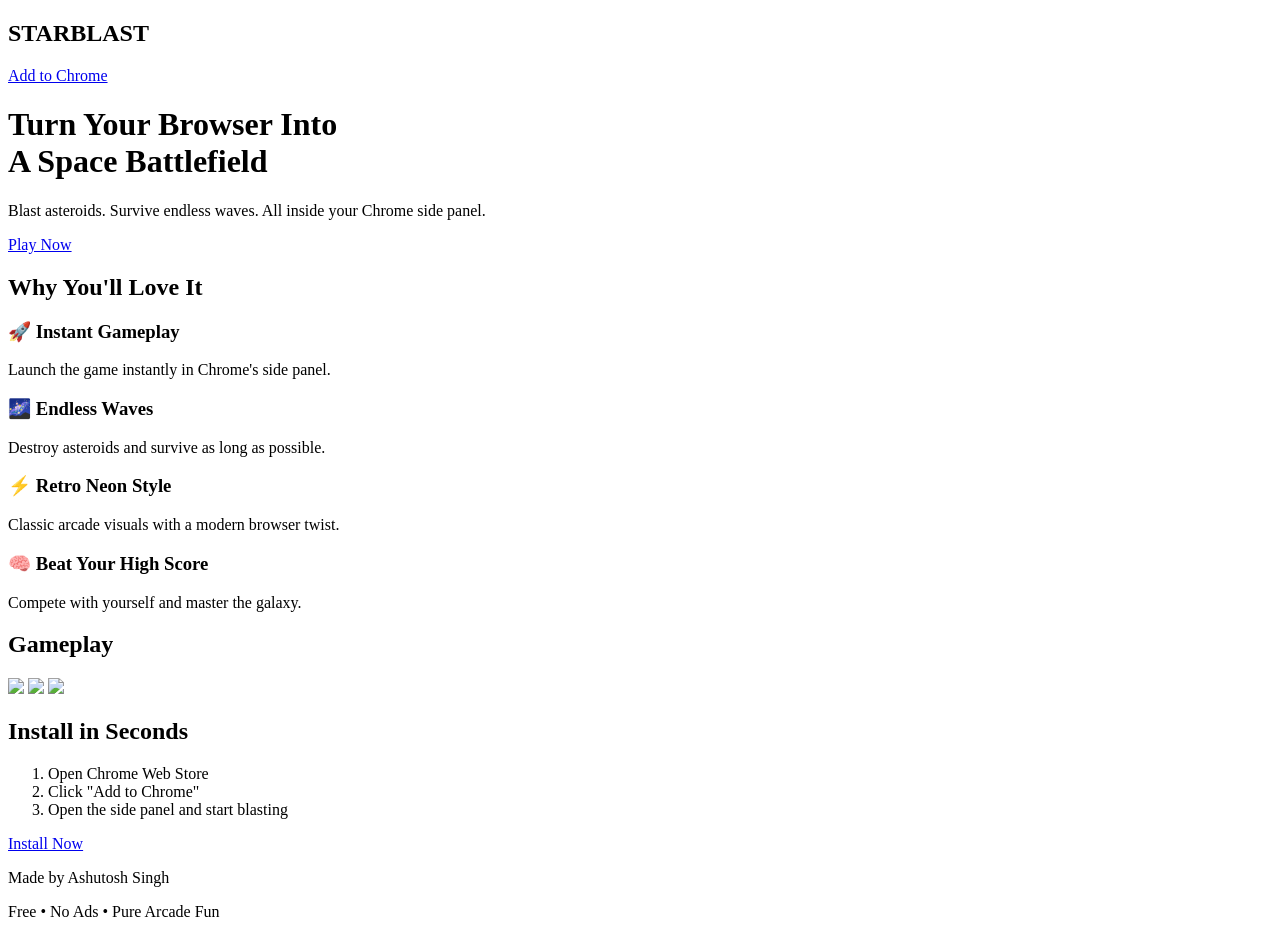
==== index.html @ b123f4f7 "Create index.html" ====
<!DOCTYPE html>
<html lang="en">
<head>
<meta charset="UTF-8">
<meta name="viewport" content="width=device-width, initial-scale=1.0">
<title>Starblast – Side Panel Space Shooter</title>

<link rel="stylesheet" href="style.css">
<link href="https://fonts.googleapis.com/css2?family=Orbitron:wght@400;700&display=swap" rel="stylesheet">

</head>

<body>

<header class="hero">

<div class="nav">
<h2>STARBLAST</h2>

<a class="cta" href="https://chromewebstore.google.com/detail/starblast-side-panel-spac/cpnhjiplalfldcmgcfhlcglnpdehcepo" target="_blank">
Add to Chrome
</a>
</div>

<div class="hero-content">

<h1>Turn Your Browser Into<br>A Space Battlefield</h1>

<p>
Blast asteroids. Survive endless waves.  
All inside your Chrome side panel.
</p>

<a class="cta-big" href="https://chromewebstore.google.com/detail/starblast-side-panel-spac/cpnhjiplalfldcmgcfhlcglnpdehcepo">
Play Now
</a>

</div>

</header>

<section class="features">

<h2>Why You'll Love It</h2>

<div class="grid">

<div class="card">
<h3>🚀 Instant Gameplay</h3>
<p>Launch the game instantly in Chrome's side panel.</p>
</div>

<div class="card">
<h3>🌌 Endless Waves</h3>
<p>Destroy asteroids and survive as long as possible.</p>
</div>

<div class="card">
<h3>⚡ Retro Neon Style</h3>
<p>Classic arcade visuals with a modern browser twist.</p>
</div>

<div class="card">
<h3>🧠 Beat Your High Score</h3>
<p>Compete with yourself and master the galaxy.</p>
</div>

</div>

</section>

<section class="screenshots">

<h2>Gameplay</h2>

<div class="gallery">

<img src="assets/gameplay1.png">
<img src="assets/gameplay2.png">
<img src="assets/gameplay3.png">

</div>

</section>

<section class="install">

<h2>Install in Seconds</h2>

<ol>
<li>Open Chrome Web Store</li>
<li>Click "Add to Chrome"</li>
<li>Open the side panel and start blasting</li>
</ol>

<a class="cta-big" href="https://chromewebstore.google.com/detail/starblast-side-panel-spac/cpnhjiplalfldcmgcfhlcglnpdehcepo">
Install Now
</a>

</section>

<footer>

<p>Made by Ashutosh Singh</p>
<p>Free • No Ads • Pure Arcade Fun</p>

</footer>

<script src="script.js"></script>

</body>
</html>
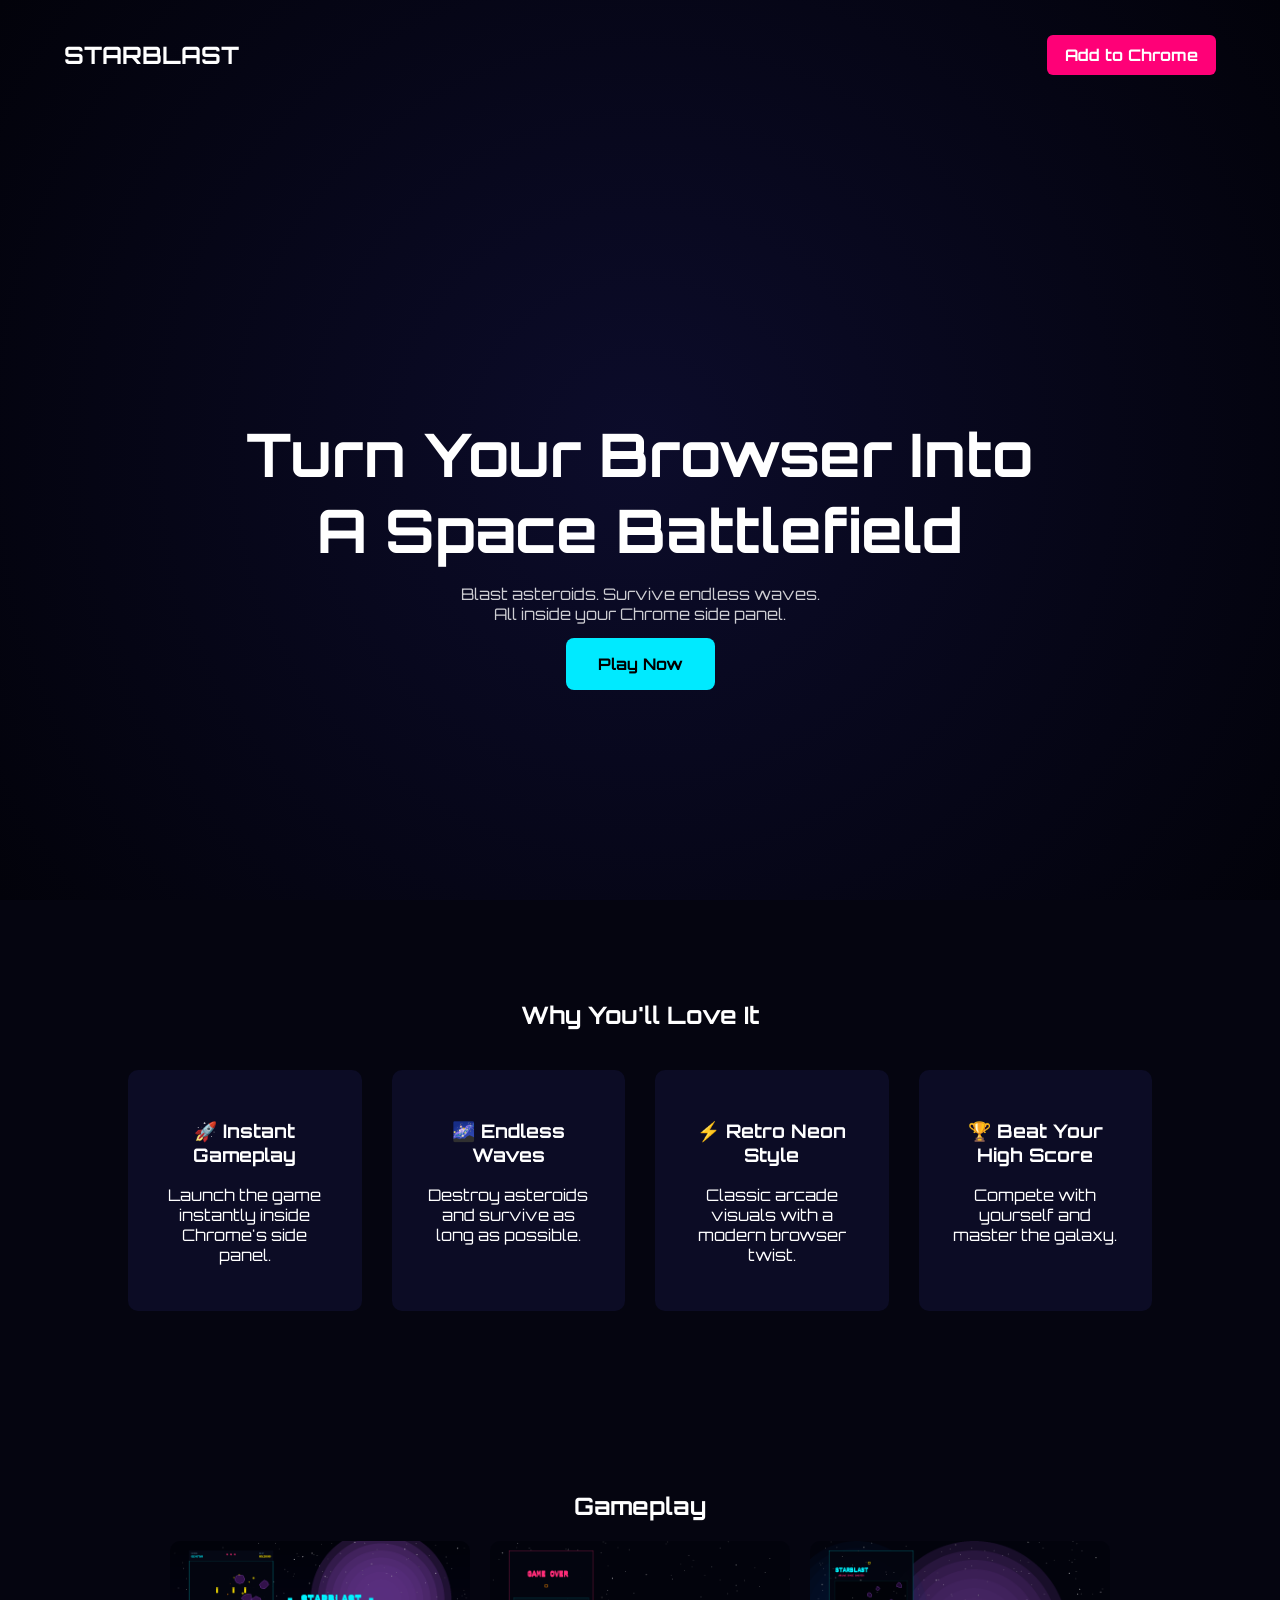
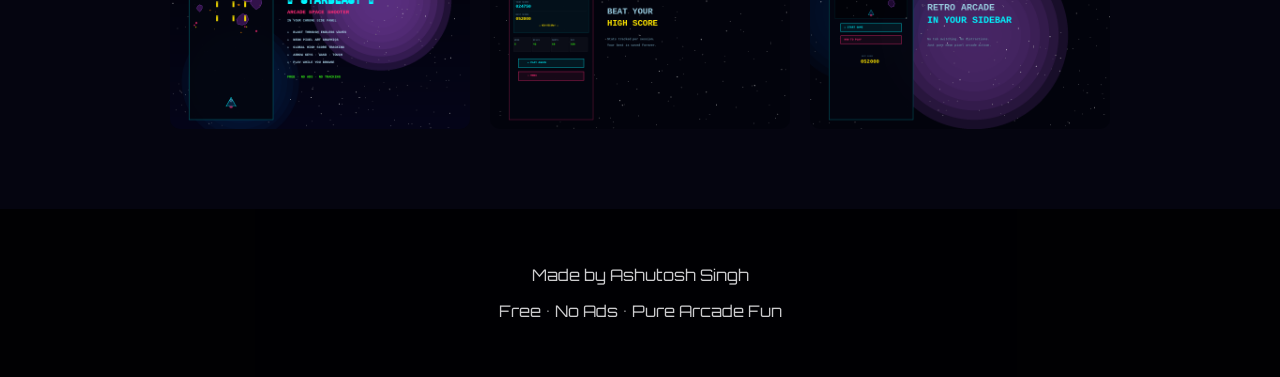
==== commit 3bad6ed9: "Update index.html" ====
--- a/index.html
+++ b/index.html
@@ -1,43 +1,61 @@
 <!DOCTYPE html>
 <html lang="en">
+
 <head>
 <meta charset="UTF-8">
 <meta name="viewport" content="width=device-width, initial-scale=1.0">
+
 <title>Starblast – Side Panel Space Shooter</title>
 
 <link rel="stylesheet" href="style.css">
+
 <link href="https://fonts.googleapis.com/css2?family=Orbitron:wght@400;700&display=swap" rel="stylesheet">
 
 </head>
 
 <body>
 
+
 <header class="hero">
+
+<video autoplay muted loop playsinline preload="auto" class="bg-video">
+<source src="assets/background.mp4" type="video/mp4">
+</video>
 
 <div class="nav">
 <h2>STARBLAST</h2>
 
-<a class="cta" href="https://chromewebstore.google.com/detail/starblast-side-panel-spac/cpnhjiplalfldcmgcfhlcglnpdehcepo" target="_blank">
+<a class="cta"
+href="https://chromewebstore.google.com/detail/starblast-side-panel-spac/cpnhjiplalfldcmgcfhlcglnpdehcepo"
+target="_blank">
 Add to Chrome
 </a>
 </div>
 
+
 <div class="hero-content">
 
-<h1>Turn Your Browser Into<br>A Space Battlefield</h1>
+<h1>
+Turn Your Browser Into<br>
+A Space Battlefield
+</h1>
 
 <p>
-Blast asteroids. Survive endless waves.  
+Blast asteroids. Survive endless waves.<br>
 All inside your Chrome side panel.
 </p>
 
-<a class="cta-big" href="https://chromewebstore.google.com/detail/starblast-side-panel-spac/cpnhjiplalfldcmgcfhlcglnpdehcepo">
+<a class="cta-big"
+href="https://chromewebstore.google.com/detail/starblast-side-panel-spac/cpnhjiplalfldcmgcfhlcglnpdehcepo"
+target="_blank">
 Play Now
 </a>
 
 </div>
 
 </header>
+
+
 
 <section class="features">
 
@@ -47,7 +65,7 @@
 
 <div class="card">
 <h3>🚀 Instant Gameplay</h3>
-<p>Launch the game instantly in Chrome's side panel.</p>
+<p>Launch the game instantly inside Chrome's side panel.</p>
 </div>
 
 <div class="card">
@@ -61,13 +79,15 @@
 </div>
 
 <div class="card">
-<h3>🧠 Beat Your High Score</h3>
+<h3>🏆 Beat Your High Score</h3>
 <p>Compete with yourself and master the galaxy.</p>
 </div>
 
 </div>
 
 </section>
+
+
 
 <section class="screenshots">
 
@@ -83,21 +103,7 @@
 
 </section>
 
-<section class="install">
 
-<h2>Install in Seconds</h2>
-
-<ol>
-<li>Open Chrome Web Store</li>
-<li>Click "Add to Chrome"</li>
-<li>Open the side panel and start blasting</li>
-</ol>
-
-<a class="cta-big" href="https://chromewebstore.google.com/detail/starblast-side-panel-spac/cpnhjiplalfldcmgcfhlcglnpdehcepo">
-Install Now
-</a>
-
-</section>
 
 <footer>
 
@@ -106,7 +112,6 @@
 
 </footer>
 
-<script src="script.js"></script>
+</body>
 
-</body>
 </html>
--- a/style.css
+++ b/style.css
@@ -0,0 +1,100 @@
+body{
+margin:0;
+font-family:Orbitron, sans-serif;
+background:#050510;
+color:white;
+}
+
+.hero{
+height:100vh;
+display:flex;
+flex-direction:column;
+justify-content:center;
+align-items:center;
+text-align:center;
+background:radial-gradient(circle at center,#0c0c2b,#02020a);
+}
+
+.nav{
+position:absolute;
+top:20px;
+width:90%;
+display:flex;
+justify-content:space-between;
+align-items:center;
+}
+
+.cta{
+background:#ff0077;
+padding:10px 18px;
+border-radius:6px;
+text-decoration:none;
+color:white;
+font-weight:bold;
+}
+
+.hero h1{
+font-size:60px;
+margin-bottom:10px;
+}
+
+.hero p{
+opacity:.8;
+margin-bottom:30px;
+}
+
+.cta-big{
+background:#00eaff;
+padding:16px 32px;
+border-radius:8px;
+text-decoration:none;
+color:black;
+font-weight:bold;
+}
+
+.features{
+padding:80px 10%;
+text-align:center;
+}
+
+.grid{
+display:grid;
+grid-template-columns:repeat(auto-fit,minmax(200px,1fr));
+gap:30px;
+margin-top:40px;
+}
+
+.card{
+background:#0c0c25;
+padding:30px;
+border-radius:10px;
+}
+
+.screenshots{
+padding:80px 10%;
+text-align:center;
+}
+
+.gallery{
+display:flex;
+gap:20px;
+justify-content:center;
+flex-wrap:wrap;
+}
+
+.gallery img{
+width:300px;
+border-radius:10px;
+}
+
+.install{
+padding:80px 10%;
+text-align:center;
+}
+
+footer{
+text-align:center;
+padding:40px;
+background:#000;
+opacity:.8;
+}
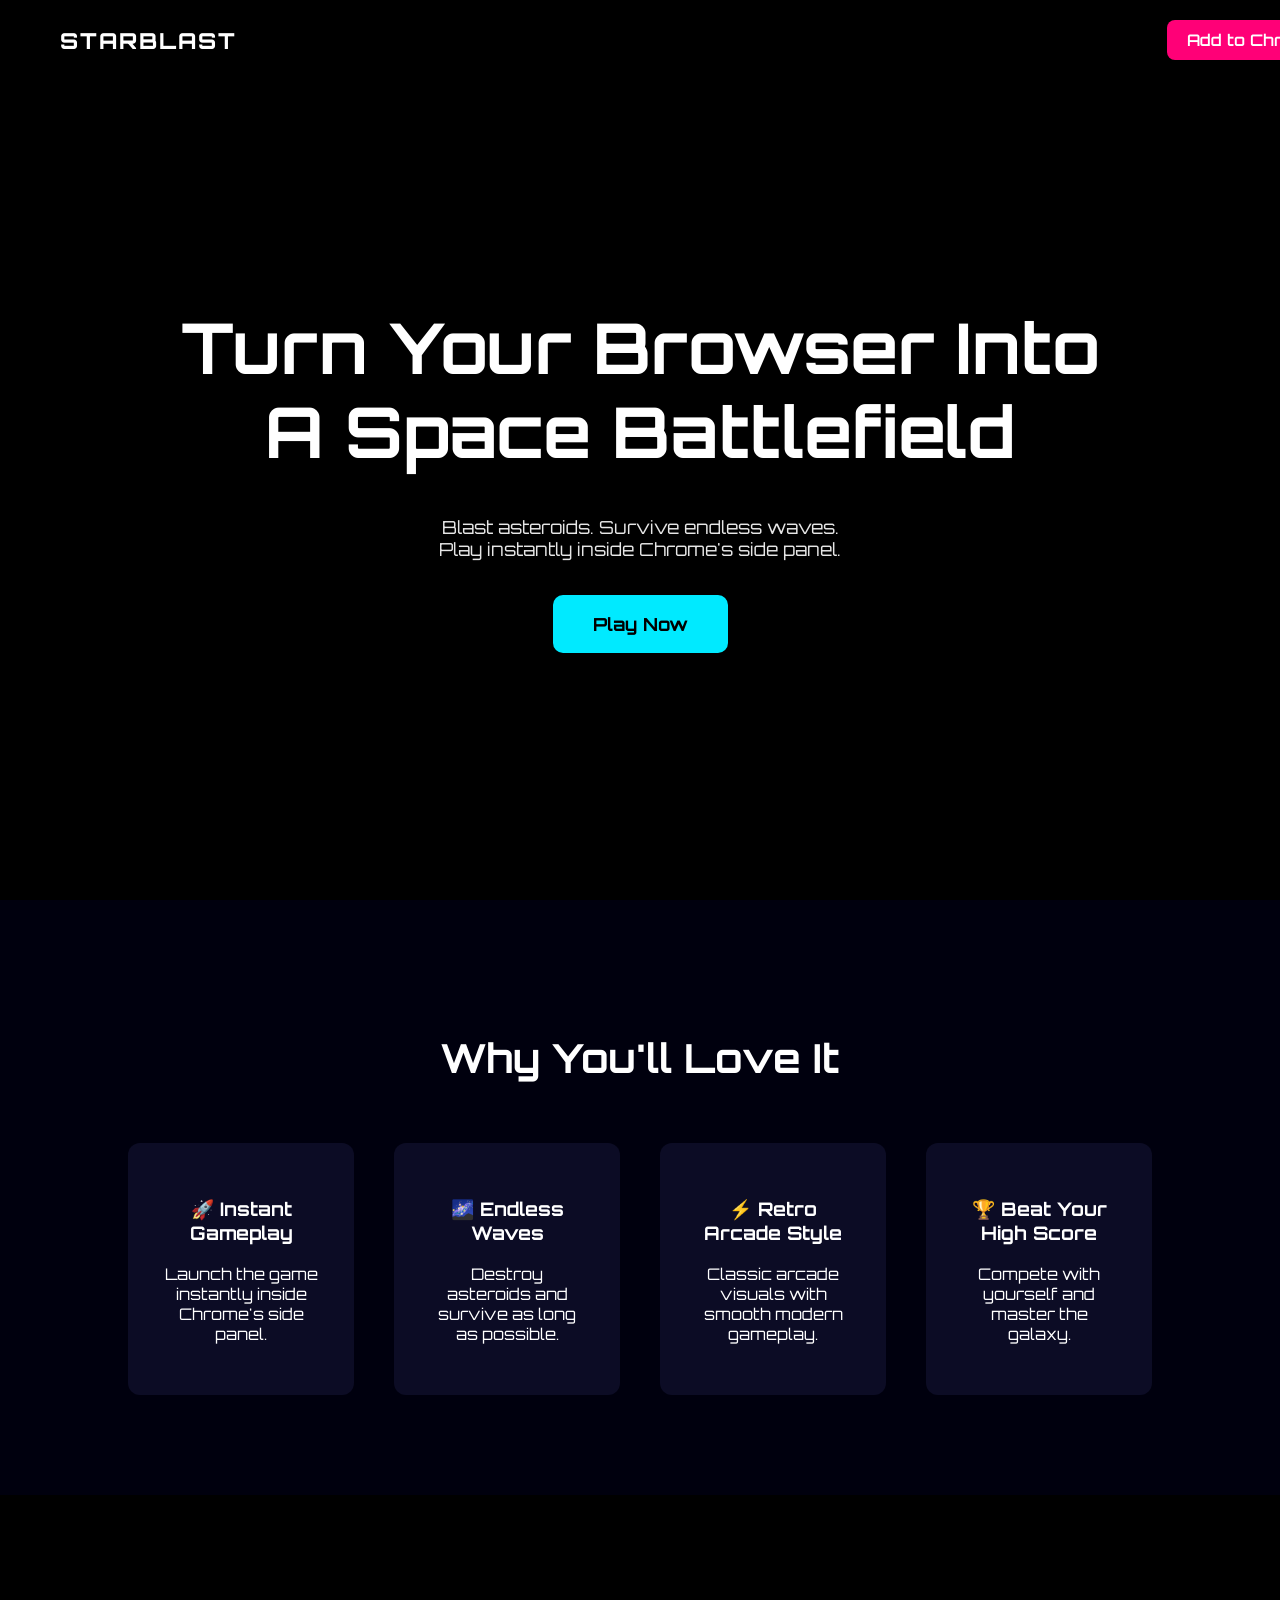
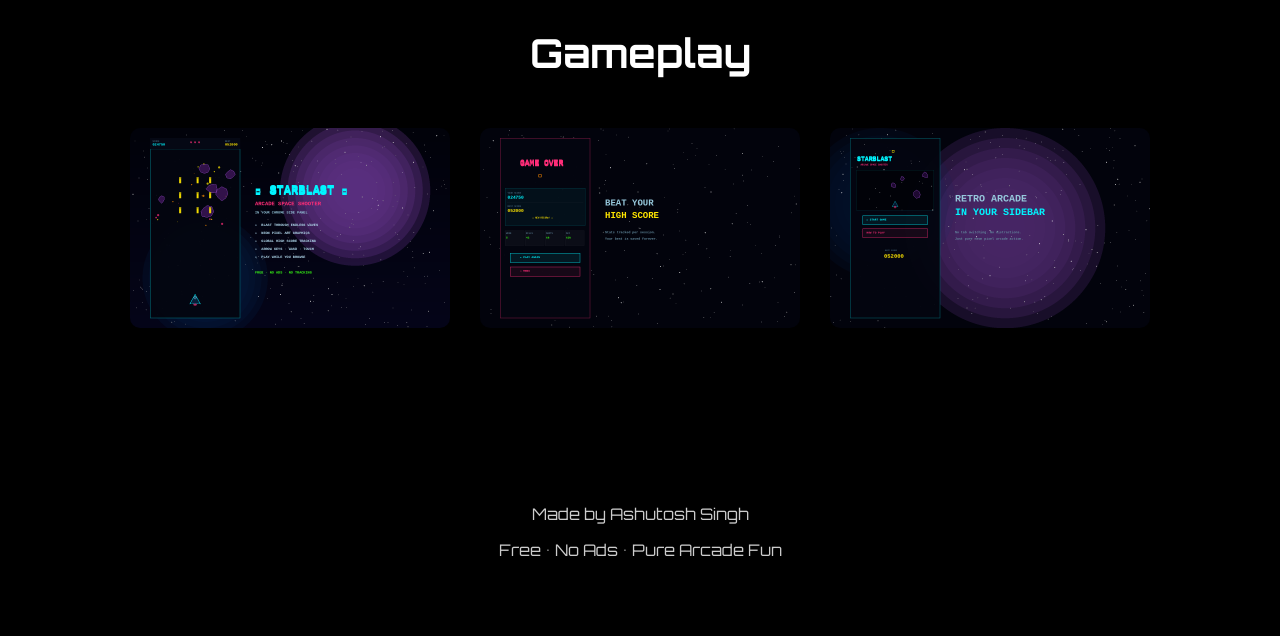
==== commit fbed1c55: "Update index.html" ====
--- a/index.html
+++ b/index.html
@@ -2,6 +2,7 @@
 <html lang="en">
 
 <head>
+
 <meta charset="UTF-8">
 <meta name="viewport" content="width=device-width, initial-scale=1.0">
 
@@ -9,76 +10,87 @@
 
 <link rel="stylesheet" href="style.css">
 
-<link href="https://fonts.googleapis.com/css2?family=Orbitron:wght@400;700&display=swap" rel="stylesheet">
+<link href="https://fonts.googleapis.com/css2?family=Orbitron:wght@400;600;800&display=swap" rel="stylesheet">
 
 </head>
 
 <body>
 
 
-<header class="hero">
+<!-- BACKGROUND VIDEO -->
 
-<video autoplay muted loop playsinline preload="auto" class="bg-video">
+<video autoplay muted loop playsinline class="bg-video">
 <source src="assets/background.mp4" type="video/mp4">
 </video>
 
-<div class="nav">
-<h2>STARBLAST</h2>
 
-<a class="cta"
+
+<!-- NAVBAR -->
+
+<header class="navbar">
+
+<div class="logo">
+STARBLAST
+</div>
+
+<a class="install-btn"
 href="https://chromewebstore.google.com/detail/starblast-side-panel-spac/cpnhjiplalfldcmgcfhlcglnpdehcepo"
 target="_blank">
 Add to Chrome
 </a>
-</div>
+
+</header>
 
 
-<div class="hero-content">
+
+<!-- HERO -->
+
+<section class="hero">
 
 <h1>
-Turn Your Browser Into<br>
+Turn Your Browser Into <br>
 A Space Battlefield
 </h1>
 
 <p>
 Blast asteroids. Survive endless waves.<br>
-All inside your Chrome side panel.
+Play instantly inside Chrome's side panel.
 </p>
 
-<a class="cta-big"
+<a class="play-btn"
 href="https://chromewebstore.google.com/detail/starblast-side-panel-spac/cpnhjiplalfldcmgcfhlcglnpdehcepo"
 target="_blank">
 Play Now
 </a>
 
-</div>
-
-</header>
+</section>
 
 
+
+<!-- FEATURES -->
 
 <section class="features">
 
 <h2>Why You'll Love It</h2>
 
-<div class="grid">
+<div class="features-grid">
 
-<div class="card">
+<div class="feature-card">
 <h3>🚀 Instant Gameplay</h3>
 <p>Launch the game instantly inside Chrome's side panel.</p>
 </div>
 
-<div class="card">
+<div class="feature-card">
 <h3>🌌 Endless Waves</h3>
 <p>Destroy asteroids and survive as long as possible.</p>
 </div>
 
-<div class="card">
-<h3>⚡ Retro Neon Style</h3>
-<p>Classic arcade visuals with a modern browser twist.</p>
+<div class="feature-card">
+<h3>⚡ Retro Arcade Style</h3>
+<p>Classic arcade visuals with smooth modern gameplay.</p>
 </div>
 
-<div class="card">
+<div class="feature-card">
 <h3>🏆 Beat Your High Score</h3>
 <p>Compete with yourself and master the galaxy.</p>
 </div>
@@ -88,6 +100,8 @@
 </section>
 
 
+
+<!-- GAMEPLAY -->
 
 <section class="screenshots">
 
@@ -105,6 +119,8 @@
 
 
 
+<!-- FOOTER -->
+
 <footer>
 
 <p>Made by Ashutosh Singh</p>
@@ -112,6 +128,7 @@
 
 </footer>
 
+
 </body>
 
 </html>
--- a/style.css
+++ b/style.css
@@ -1,9 +1,60 @@
 body{
 margin:0;
-font-family:Orbitron, sans-serif;
-background:#050510;
+font-family:'Orbitron', sans-serif;
 color:white;
+background:black;
 }
+
+
+/* BACKGROUND VIDEO */
+
+.bg-video{
+position:fixed;
+top:0;
+left:0;
+width:100%;
+height:100%;
+object-fit:cover;
+z-index:-10;
+filter:brightness(0.35);
+}
+
+
+
+/* NAVBAR */
+
+.navbar{
+position:fixed;
+top:0;
+left:0;
+width:100%;
+padding:20px 60px;
+display:flex;
+justify-content:space-between;
+align-items:center;
+z-index:5;
+}
+
+
+.logo{
+font-size:22px;
+font-weight:800;
+letter-spacing:2px;
+}
+
+
+.install-btn{
+background:#ff0077;
+padding:10px 20px;
+border-radius:8px;
+text-decoration:none;
+color:white;
+font-weight:600;
+}
+
+
+
+/* HERO */
 
 .hero{
 height:100vh;
@@ -12,89 +63,107 @@
 justify-content:center;
 align-items:center;
 text-align:center;
-background:radial-gradient(circle at center,#0c0c2b,#02020a);
+padding:0 20px;
 }
 
-.nav{
-position:absolute;
-top:20px;
-width:90%;
-display:flex;
-justify-content:space-between;
-align-items:center;
+
+.hero h1{
+font-size:70px;
+line-height:1.2;
+margin-bottom:25px;
 }
 
-.cta{
-background:#ff0077;
-padding:10px 18px;
-border-radius:6px;
-text-decoration:none;
-color:white;
-font-weight:bold;
+
+.hero p{
+font-size:18px;
+opacity:0.9;
+margin-bottom:35px;
 }
 
-.hero h1{
-font-size:60px;
-margin-bottom:10px;
+
+.play-btn{
+background:#00eaff;
+padding:18px 40px;
+border-radius:10px;
+text-decoration:none;
+color:black;
+font-weight:700;
+font-size:18px;
 }
 
-.hero p{
-opacity:.8;
-margin-bottom:30px;
+
+
+/* FEATURES */
+
+.features{
+padding:100px 10%;
+text-align:center;
+background:rgba(0,0,20,0.7);
+backdrop-filter:blur(6px);
 }
 
-.cta-big{
-background:#00eaff;
-padding:16px 32px;
-border-radius:8px;
-text-decoration:none;
-color:black;
-font-weight:bold;
+
+.features h2{
+font-size:40px;
+margin-bottom:60px;
 }
 
-.features{
-padding:80px 10%;
+
+.features-grid{
+display:grid;
+grid-template-columns:repeat(auto-fit,minmax(220px,1fr));
+gap:40px;
+}
+
+
+.feature-card{
+background:#0c0c25;
+padding:35px;
+border-radius:12px;
+transition:transform 0.2s;
+}
+
+
+.feature-card:hover{
+transform:scale(1.05);
+}
+
+
+
+/* GAMEPLAY */
+
+.screenshots{
+padding:100px 10%;
 text-align:center;
 }
 
-.grid{
-display:grid;
-grid-template-columns:repeat(auto-fit,minmax(200px,1fr));
-gap:30px;
-margin-top:40px;
+
+.screenshots h2{
+font-size:40px;
+margin-bottom:50px;
 }
 
-.card{
-background:#0c0c25;
-padding:30px;
+
+.gallery{
+display:flex;
+justify-content:center;
+gap:30px;
+flex-wrap:wrap;
+}
+
+
+.gallery img{
+width:320px;
 border-radius:10px;
 }
 
-.screenshots{
-padding:80px 10%;
-text-align:center;
-}
 
-.gallery{
-display:flex;
-gap:20px;
-justify-content:center;
-flex-wrap:wrap;
-}
 
-.gallery img{
-width:300px;
-border-radius:10px;
-}
-
-.install{
-padding:80px 10%;
-text-align:center;
-}
+/* FOOTER */
 
 footer{
+padding:60px;
 text-align:center;
-padding:40px;
 background:#000;
-opacity:.8;
+opacity:0.8;
 }
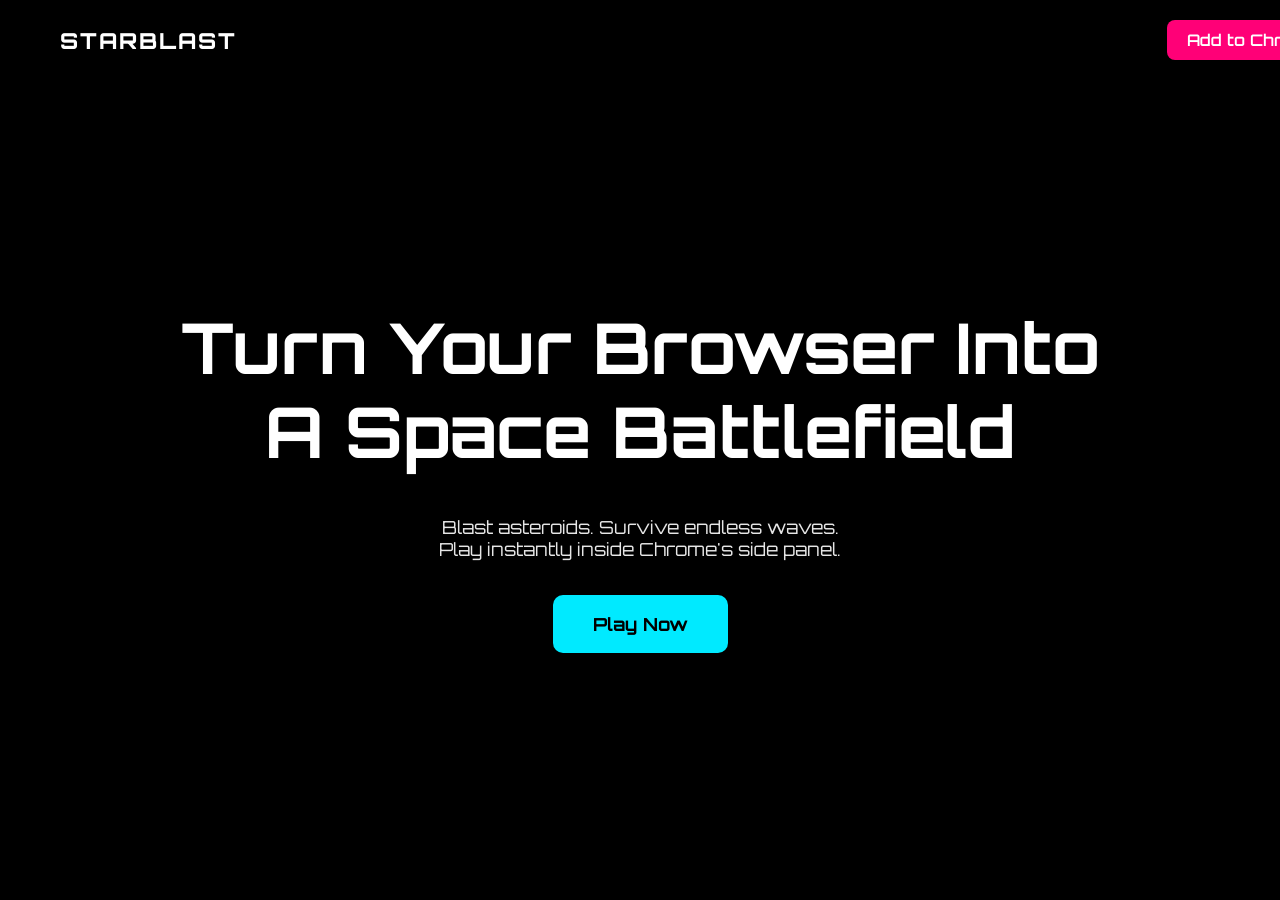
==== commit 5757b31e: "Update index.html" ====
--- a/index.html
+++ b/index.html
@@ -17,12 +17,11 @@
 <body>
 
 
-<!-- BACKGROUND VIDEO -->
+<!-- FULLSCREEN BACKGROUND VIDEO -->
 
 <video autoplay muted loop playsinline class="bg-video">
 <source src="assets/background.mp4" type="video/mp4">
 </video>
-
 
 
 <!-- NAVBAR -->
@@ -42,13 +41,12 @@
 </header>
 
 
-
-<!-- HERO -->
+<!-- HERO SECTION -->
 
 <section class="hero">
 
 <h1>
-Turn Your Browser Into <br>
+Turn Your Browser Into<br>
 A Space Battlefield
 </h1>
 
@@ -66,69 +64,5 @@
 </section>
 
 
-
-<!-- FEATURES -->
-
-<section class="features">
-
-<h2>Why You'll Love It</h2>
-
-<div class="features-grid">
-
-<div class="feature-card">
-<h3>🚀 Instant Gameplay</h3>
-<p>Launch the game instantly inside Chrome's side panel.</p>
-</div>
-
-<div class="feature-card">
-<h3>🌌 Endless Waves</h3>
-<p>Destroy asteroids and survive as long as possible.</p>
-</div>
-
-<div class="feature-card">
-<h3>⚡ Retro Arcade Style</h3>
-<p>Classic arcade visuals with smooth modern gameplay.</p>
-</div>
-
-<div class="feature-card">
-<h3>🏆 Beat Your High Score</h3>
-<p>Compete with yourself and master the galaxy.</p>
-</div>
-
-</div>
-
-</section>
-
-
-
-<!-- GAMEPLAY -->
-
-<section class="screenshots">
-
-<h2>Gameplay</h2>
-
-<div class="gallery">
-
-<img src="assets/gameplay1.png">
-<img src="assets/gameplay2.png">
-<img src="assets/gameplay3.png">
-
-</div>
-
-</section>
-
-
-
-<!-- FOOTER -->
-
-<footer>
-
-<p>Made by Ashutosh Singh</p>
-<p>Free • No Ads • Pure Arcade Fun</p>
-
-</footer>
-
-
 </body>
-
 </html>
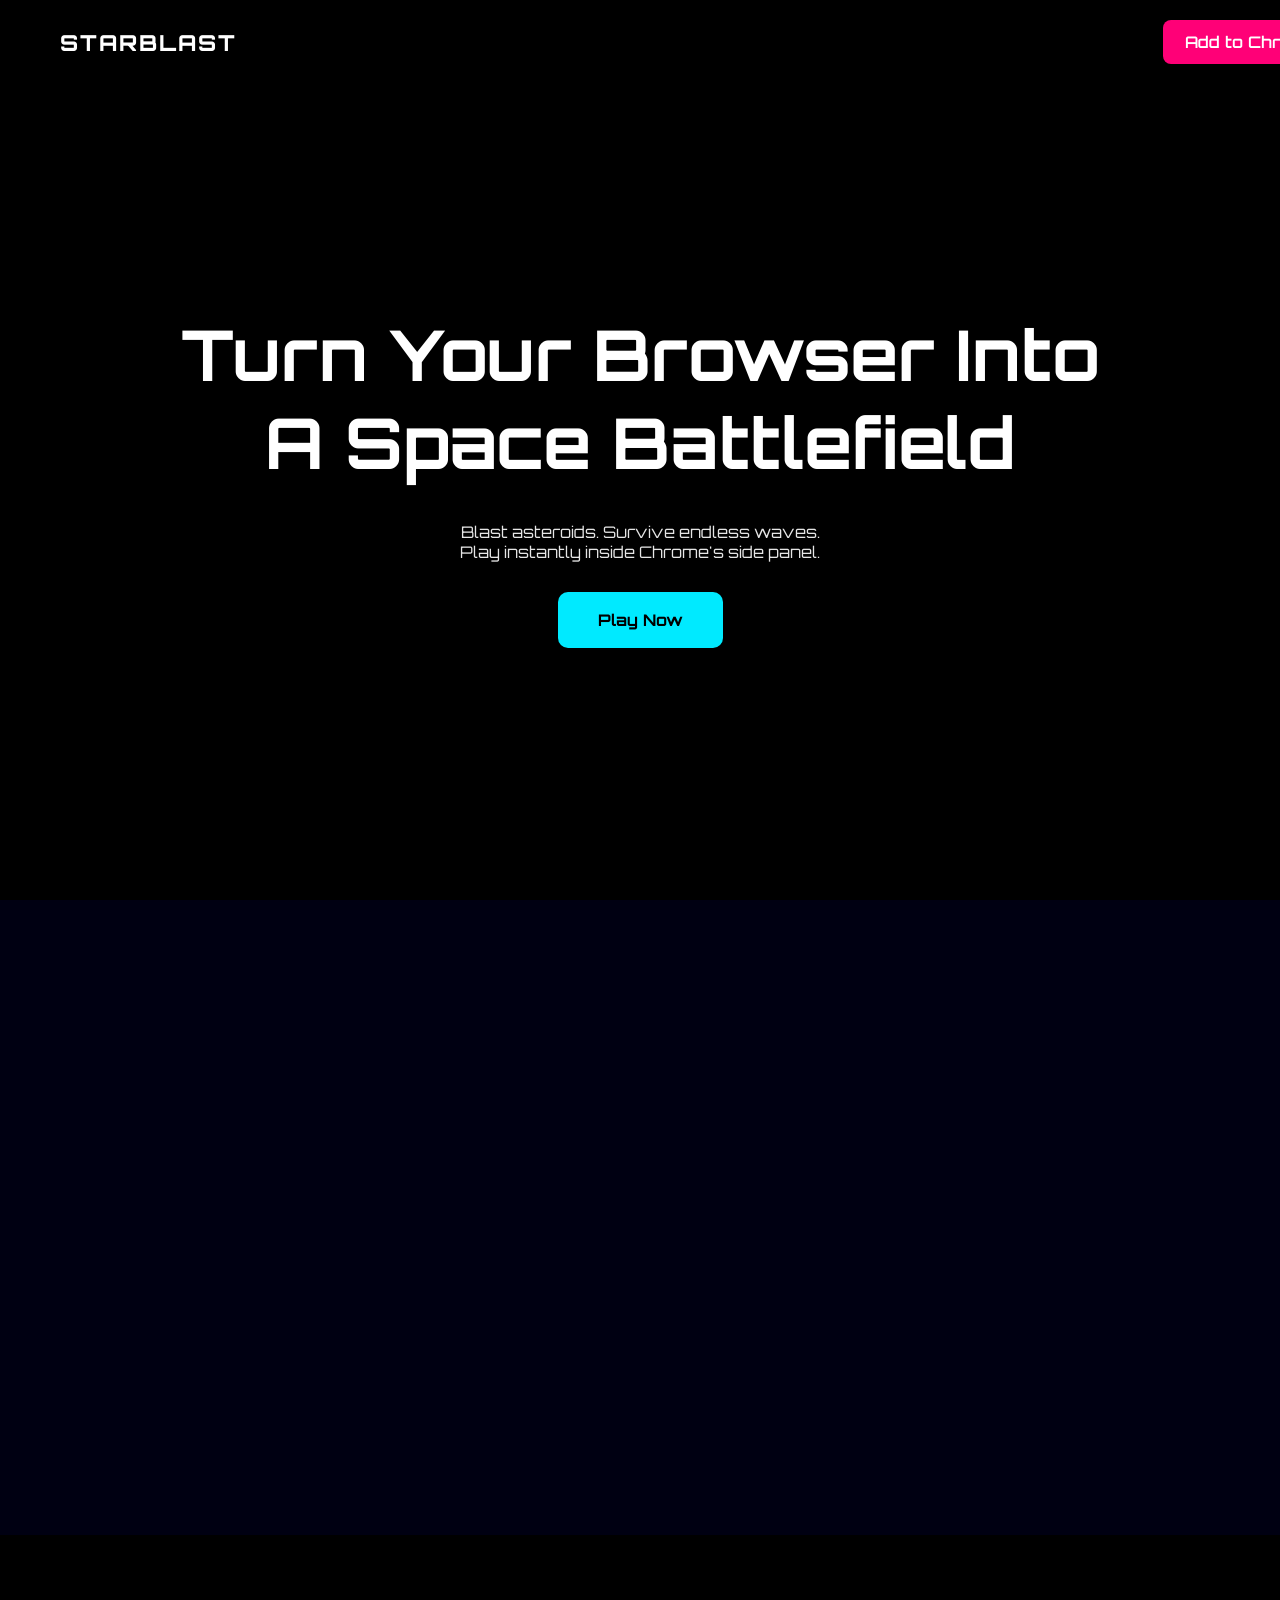
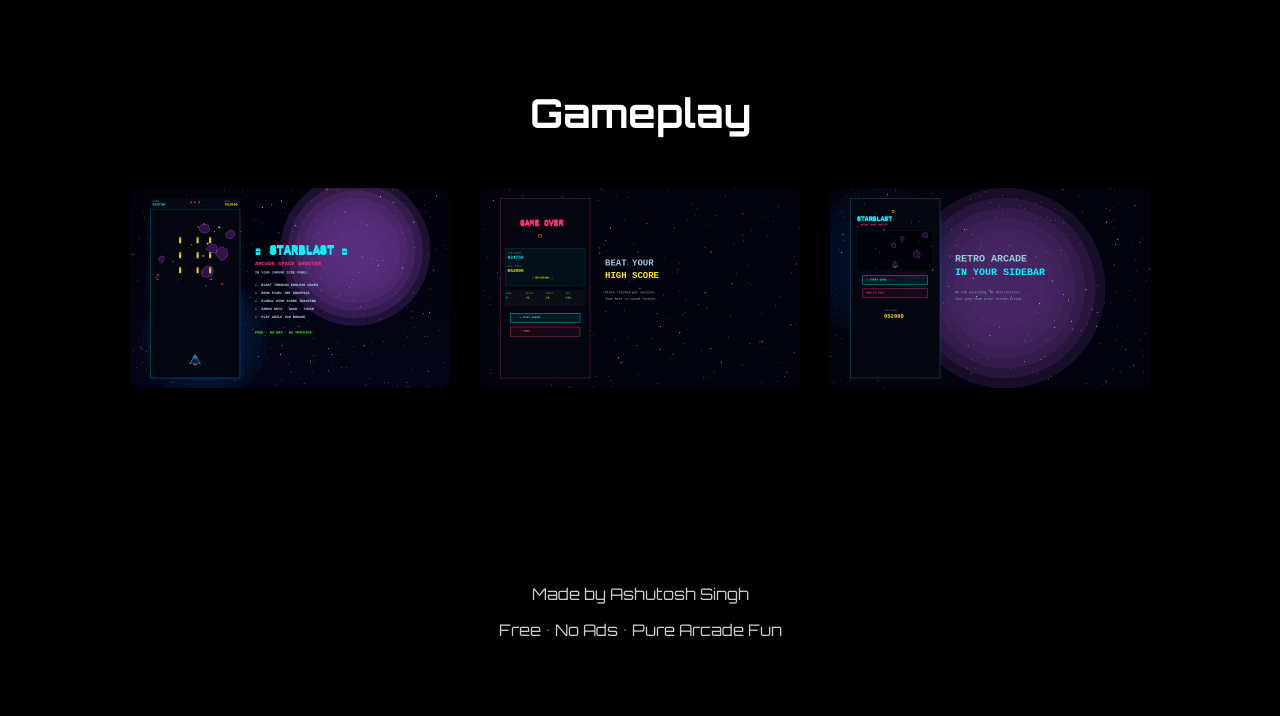
==== commit b345841f: "Update index.html" ====
--- a/index.html
+++ b/index.html
@@ -17,11 +17,12 @@
 <body>
 
 
-<!-- FULLSCREEN BACKGROUND VIDEO -->
+<!-- FULLSCREEN VIDEO -->
 
 <video autoplay muted loop playsinline class="bg-video">
 <source src="assets/background.mp4" type="video/mp4">
 </video>
+
 
 
 <!-- NAVBAR -->
@@ -41,7 +42,8 @@
 </header>
 
 
-<!-- HERO SECTION -->
+
+<!-- HERO -->
 
 <section class="hero">
 
@@ -64,5 +66,69 @@
 </section>
 
 
+
+<!-- FEATURES -->
+
+<section class="features">
+
+<h2>Why You'll Love It</h2>
+
+<div class="features-grid">
+
+<div class="feature-card">
+<h3>🚀 Instant Gameplay</h3>
+<p>Launch the game instantly inside Chrome's side panel.</p>
+</div>
+
+<div class="feature-card">
+<h3>🌌 Endless Waves</h3>
+<p>Destroy asteroids and survive as long as possible.</p>
+</div>
+
+<div class="feature-card">
+<h3>⚡ Retro Arcade Style</h3>
+<p>Classic arcade visuals with modern gameplay.</p>
+</div>
+
+<div class="feature-card">
+<h3>🏆 Beat Your High Score</h3>
+<p>Challenge yourself and dominate the leaderboard.</p>
+</div>
+
+</div>
+
+</section>
+
+
+
+<!-- SCREENSHOTS -->
+
+<section class="screenshots">
+
+<h2>Gameplay</h2>
+
+<div class="gallery">
+
+<img src="assets/gameplay1.png">
+<img src="assets/gameplay2.png">
+<img src="assets/gameplay3.png">
+
+</div>
+
+</section>
+
+
+
+<!-- FOOTER -->
+
+<footer>
+
+<p>Made by Ashutosh Singh</p>
+<p>Free • No Ads • Pure Arcade Fun</p>
+
+</footer>
+
+
 </body>
+
 </html>
--- a/style.css
+++ b/style.css
@@ -6,7 +6,7 @@
 }
 
 
-/* BACKGROUND VIDEO */
+/* VIDEO BACKGROUND */
 
 .bg-video{
 position:fixed;
@@ -15,7 +15,7 @@
 width:100%;
 height:100%;
 object-fit:cover;
-z-index:-10;
+z-index:-1;
 filter:brightness(0.35);
 }
 
@@ -32,9 +32,8 @@
 display:flex;
 justify-content:space-between;
 align-items:center;
-z-index:5;
+z-index:10;
 }
-
 
 .logo{
 font-size:22px;
@@ -42,10 +41,9 @@
 letter-spacing:2px;
 }
 
-
 .install-btn{
 background:#ff0077;
-padding:10px 20px;
+padding:12px 22px;
 border-radius:8px;
 text-decoration:none;
 color:white;
@@ -66,20 +64,15 @@
 padding:0 20px;
 }
 
-
 .hero h1{
 font-size:70px;
-line-height:1.2;
-margin-bottom:25px;
+margin-bottom:20px;
 }
 
-
 .hero p{
-font-size:18px;
+margin-bottom:30px;
 opacity:0.9;
-margin-bottom:35px;
 }
-
 
 .play-btn{
 background:#00eaff;
@@ -88,7 +81,6 @@
 text-decoration:none;
 color:black;
 font-weight:700;
-font-size:18px;
 }
 
 
@@ -96,25 +88,22 @@
 /* FEATURES */
 
 .features{
-padding:100px 10%;
+padding:120px 10%;
 text-align:center;
-background:rgba(0,0,20,0.7);
+background:rgba(0,0,30,0.6);
 backdrop-filter:blur(6px);
 }
-
 
 .features h2{
 font-size:40px;
 margin-bottom:60px;
 }
 
-
 .features-grid{
 display:grid;
 grid-template-columns:repeat(auto-fit,minmax(220px,1fr));
 gap:40px;
 }
-
 
 .feature-card{
 background:#0c0c25;
@@ -123,26 +112,23 @@
 transition:transform 0.2s;
 }
 
-
 .feature-card:hover{
 transform:scale(1.05);
 }
 
 
 
-/* GAMEPLAY */
+/* SCREENSHOTS */
 
 .screenshots{
-padding:100px 10%;
+padding:120px 10%;
 text-align:center;
 }
-
 
 .screenshots h2{
 font-size:40px;
 margin-bottom:50px;
 }
-
 
 .gallery{
 display:flex;
@@ -150,7 +136,6 @@
 gap:30px;
 flex-wrap:wrap;
 }
-
 
 .gallery img{
 width:320px;
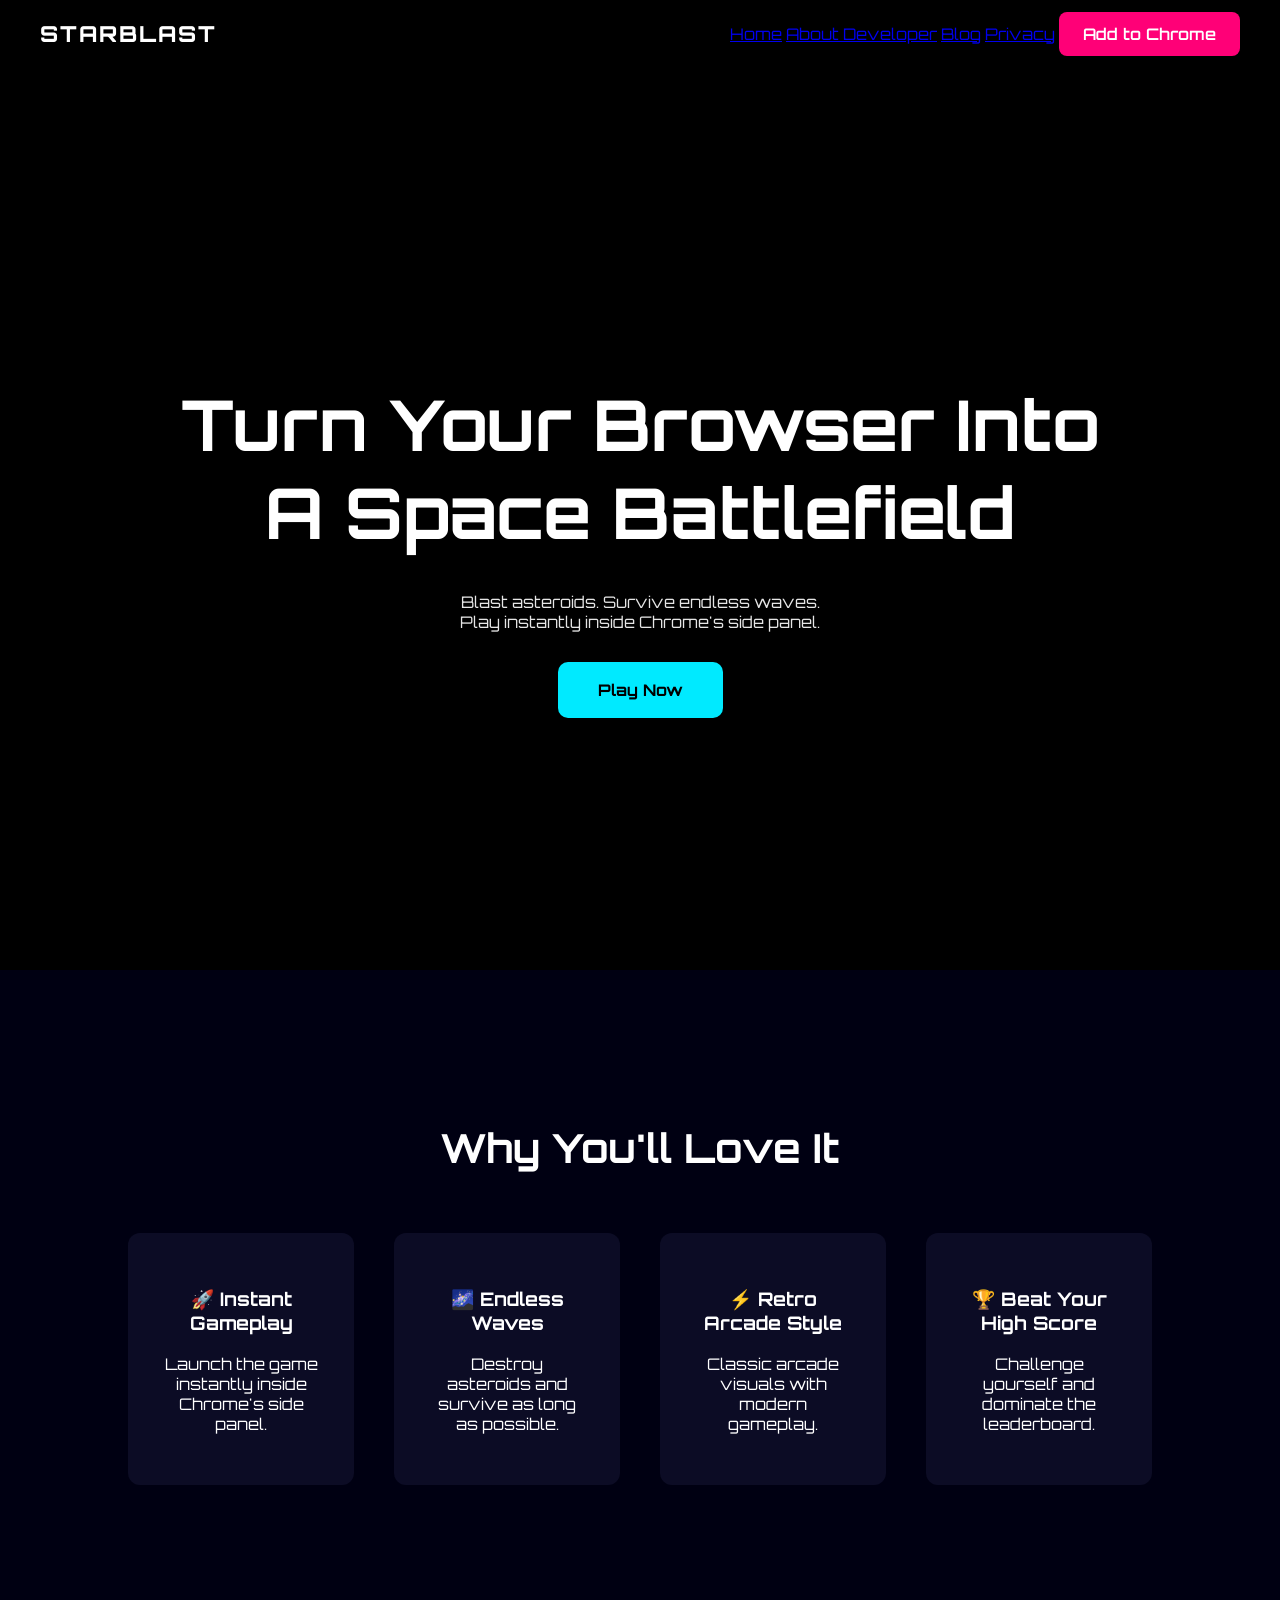
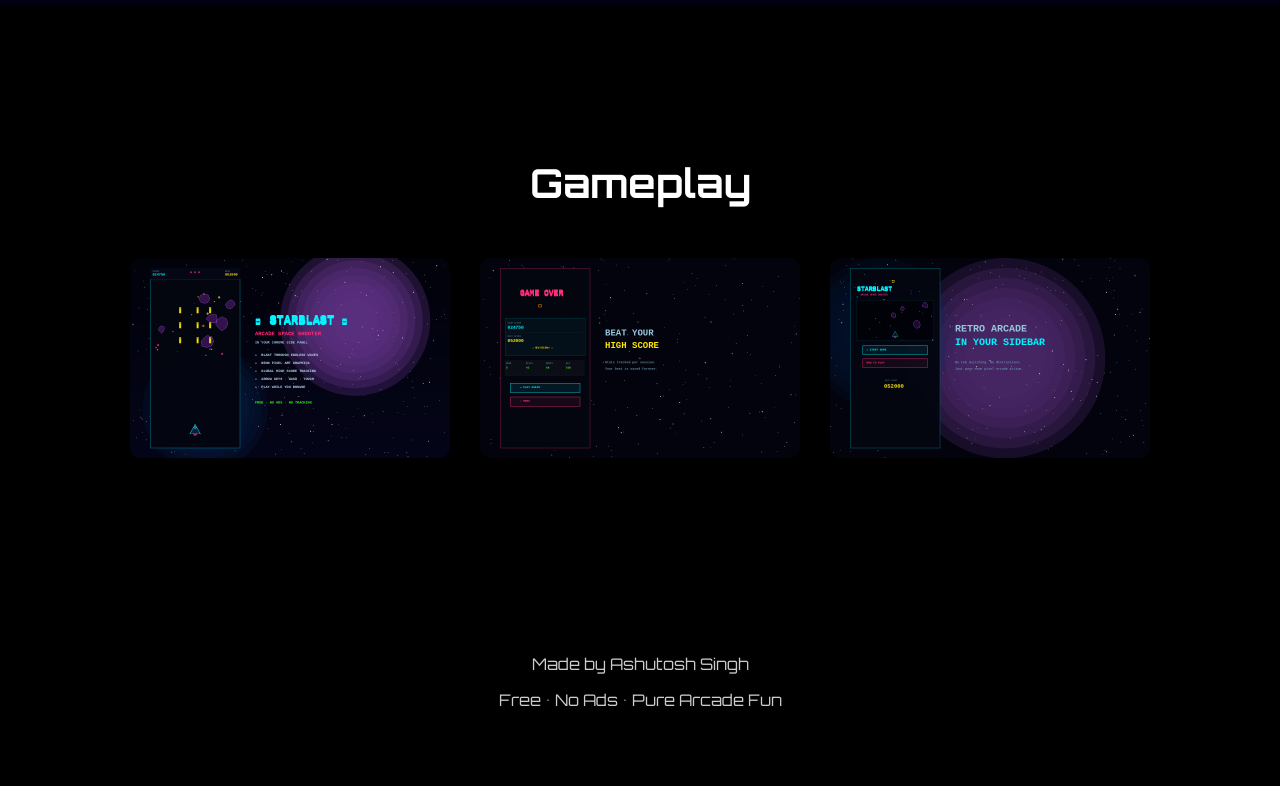
==== commit 382402e5: "Update index.html" ====
--- a/index.html
+++ b/index.html
@@ -33,11 +33,20 @@
 STARBLAST
 </div>
 
+<nav class="nav-links">
+
+<a href="index.html">Home</a>
+<a href="about.html">About Developer</a>
+<a href="blog.html">Blog</a>
+<a href="privacy.html">Privacy</a>
+
 <a class="install-btn"
 href="https://chromewebstore.google.com/detail/starblast-side-panel-spac/cpnhjiplalfldcmgcfhlcglnpdehcepo"
 target="_blank">
 Add to Chrome
 </a>
+
+</nav>
 
 </header>
 
--- a/style.css
+++ b/style.css
@@ -1,5 +1,6 @@
 body{
 margin:0;
+overflow-x:hidden;
 font-family:'Orbitron', sans-serif;
 color:white;
 background:black;
@@ -28,10 +29,15 @@
 top:0;
 left:0;
 width:100%;
-padding:20px 60px;
+
 display:flex;
 justify-content:space-between;
 align-items:center;
+
+padding:20px 40px;
+
+box-sizing:border-box;
+
 z-index:10;
 }
 
@@ -39,17 +45,22 @@
 font-size:22px;
 font-weight:800;
 letter-spacing:2px;
+color:white;
 }
 
 .install-btn{
 background:#ff0077;
-padding:12px 22px;
+color:white;
+padding:12px 24px;
 border-radius:8px;
 text-decoration:none;
-color:white;
 font-weight:600;
+transition:0.2s;
 }
 
+.install-btn:hover{
+background:#ff2f8f;
+}
 
 
 /* HERO */
@@ -61,7 +72,7 @@
 justify-content:center;
 align-items:center;
 text-align:center;
-padding:0 20px;
+padding-top:70px;
 }
 
 .hero h1{
